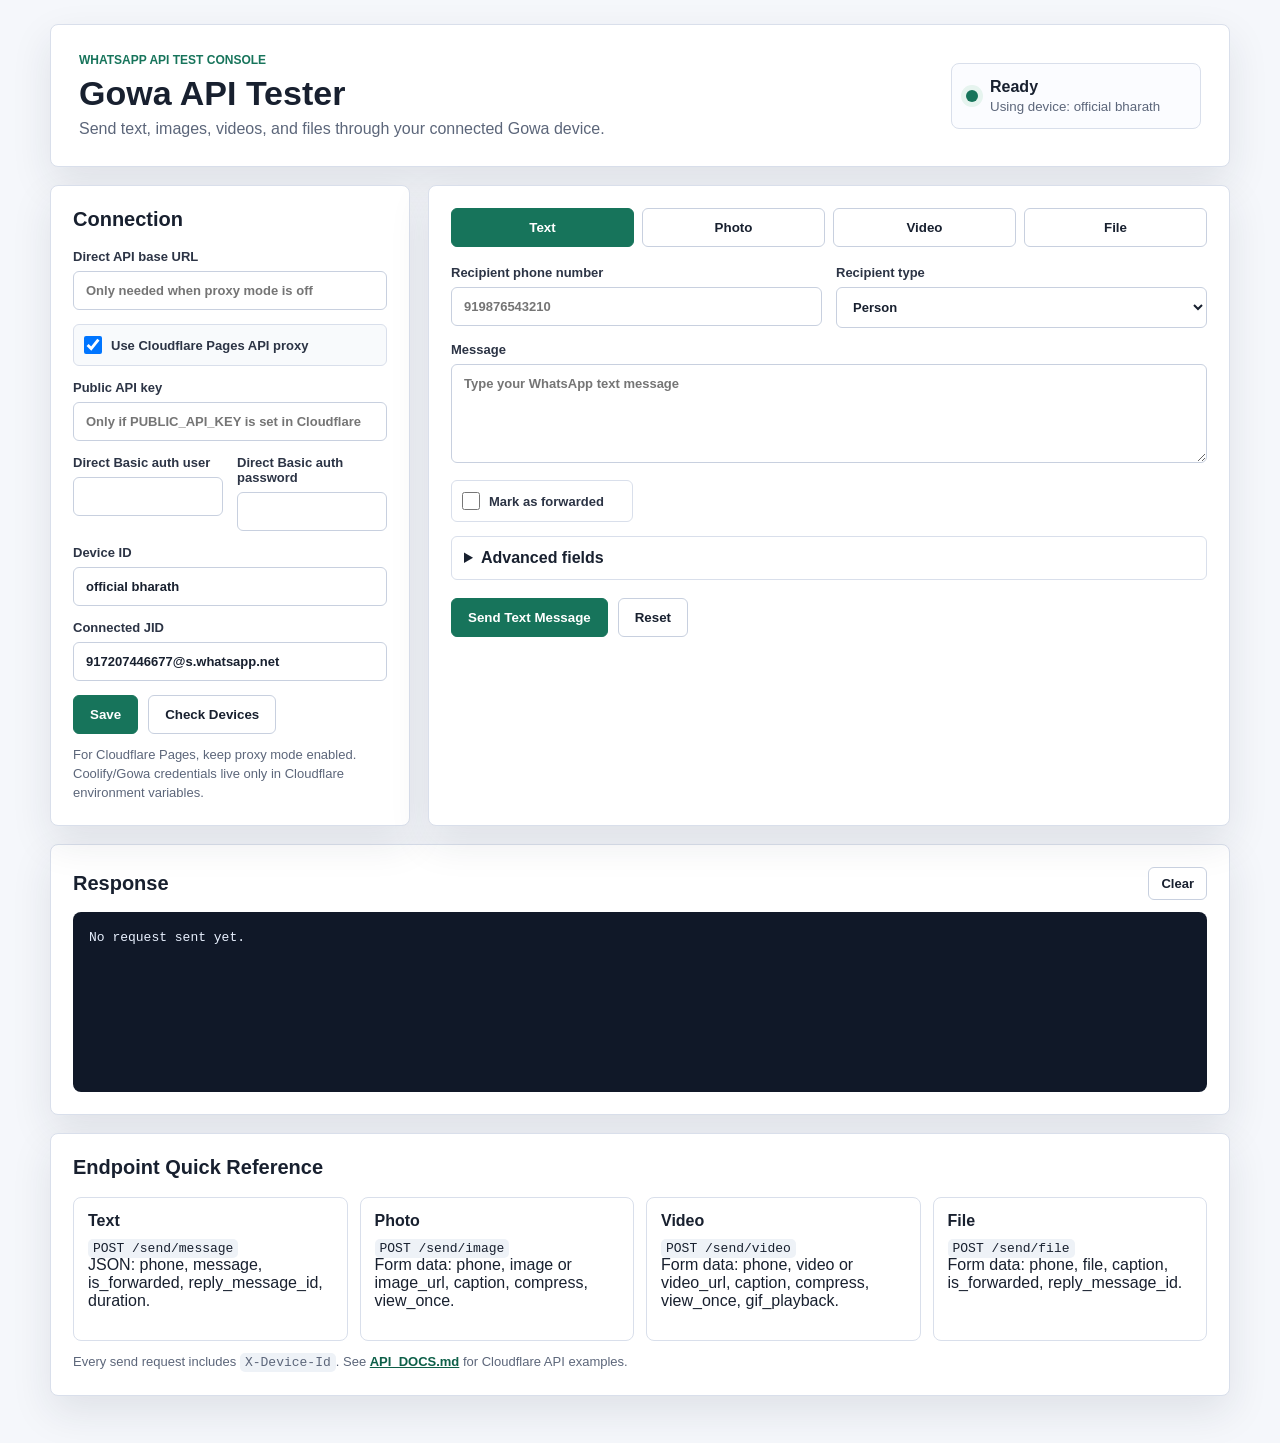
==== index.html @ 675d1492 "Initial commit" ====
<!doctype html>
<html lang="en">
<head>
  <meta charset="utf-8">
  <meta name="viewport" content="width=device-width, initial-scale=1">
  <title>Gowa API Tester</title>
  <link rel="stylesheet" href="styles.css">
</head>
<body>
  <main class="shell">
    <section class="panel header-panel">
      <div>
        <p class="eyebrow">WhatsApp API test console</p>
        <h1>Gowa API Tester</h1>
        <p class="lede">Send text, images, videos, and files through your connected Gowa device.</p>
      </div>
      <div class="status-card" id="deviceSummary">
        <span class="status-dot" id="statusDot"></span>
        <div>
          <strong id="statusTitle">Ready</strong>
          <small id="statusDetail">Device context is loaded</small>
        </div>
      </div>
    </section>

    <section class="grid">
      <aside class="panel settings-panel">
        <h2>Connection</h2>
        <label>
          Direct API base URL
          <input id="apiBaseUrl" type="url" autocomplete="url" placeholder="Only needed when proxy mode is off">
        </label>
        <label class="check proxy-check">
          <input id="useProxy" type="checkbox">
          <span>Use Cloudflare Pages API proxy</span>
        </label>
        <label>
          Public API key
          <input id="publicApiKey" type="password" autocomplete="off" placeholder="Only if PUBLIC_API_KEY is set in Cloudflare">
        </label>
        <div class="two-col">
          <label>
            Direct Basic auth user
            <input id="authUser" type="text" autocomplete="username">
          </label>
          <label>
            Direct Basic auth password
            <input id="authPassword" type="password" autocomplete="current-password">
          </label>
        </div>
        <label>
          Device ID
          <input id="deviceId" type="text">
        </label>
        <label>
          Connected JID
          <input id="jid" type="text">
        </label>
        <div class="button-row">
          <button id="saveSettings" type="button">Save</button>
          <button id="checkDevices" class="secondary" type="button">Check Devices</button>
        </div>
        <p class="note">For Cloudflare Pages, keep proxy mode enabled. Coolify/Gowa credentials live only in Cloudflare environment variables.</p>
      </aside>

      <section class="panel tester-panel">
        <div class="tabs" role="tablist" aria-label="Send type">
          <button class="tab active" type="button" data-tab="text">Text</button>
          <button class="tab" type="button" data-tab="image">Photo</button>
          <button class="tab" type="button" data-tab="video">Video</button>
          <button class="tab" type="button" data-tab="file">File</button>
        </div>

        <form id="sendForm">
          <div class="two-col">
            <label>
              Recipient phone number
              <input id="phone" type="tel" placeholder="919876543210">
            </label>
            <label>
              Recipient type
              <select id="recipientType">
                <option value="@s.whatsapp.net">Person</option>
                <option value="@g.us">Group</option>
                <option value="@newsletter">Newsletter</option>
                <option value="status@broadcast">Status</option>
              </select>
            </label>
          </div>

          <label id="messageBlock">
            Message
            <textarea id="message" rows="5" placeholder="Type your WhatsApp text message"></textarea>
          </label>

          <label id="captionBlock" class="hidden">
            Caption
            <textarea id="caption" rows="4" placeholder="Caption sent with the media"></textarea>
          </label>

          <div id="mediaBlock" class="hidden">
            <label id="mediaFileLabel">
              Select media
              <input id="mediaFile" type="file">
            </label>
            <label id="mediaUrlLabel">
              Media URL
              <input id="mediaUrl" type="url" placeholder="https://example.com/file.jpg">
            </label>
            <p class="note">For photo and video you can upload a local file or use a direct URL. Files require upload.</p>
          </div>

          <div class="options">
            <label class="check">
              <input id="isForwarded" type="checkbox">
              <span>Mark as forwarded</span>
            </label>
            <label class="check" id="compressWrap">
              <input id="compress" type="checkbox">
              <span>Compress media</span>
            </label>
            <label class="check" id="viewOnceWrap">
              <input id="viewOnce" type="checkbox">
              <span>View once</span>
            </label>
            <label class="check hidden" id="gifPlaybackWrap">
              <input id="gifPlayback" type="checkbox">
              <span>GIF playback</span>
            </label>
          </div>

          <details>
            <summary>Advanced fields</summary>
            <div class="two-col advanced">
              <label>
                Reply message ID
                <input id="replyMessageId" type="text">
              </label>
              <label>
                Disappearing duration, seconds
                <input id="duration" type="number" min="0" value="0">
              </label>
            </div>
          </details>

          <div class="send-row">
            <button id="sendButton" type="submit">Send Text Message</button>
            <button id="resetForm" class="secondary" type="button">Reset</button>
          </div>
        </form>
      </section>
    </section>

    <section class="panel response-panel">
      <div class="response-head">
        <h2>Response</h2>
        <button id="clearResponse" class="secondary small" type="button">Clear</button>
      </div>
      <pre id="responseBox">No request sent yet.</pre>
    </section>

    <section class="panel docs-panel">
      <h2>Endpoint Quick Reference</h2>
      <div class="docs-grid">
        <article>
          <h3>Text</h3>
          <code>POST /send/message</code>
          <p>JSON: phone, message, is_forwarded, reply_message_id, duration.</p>
        </article>
        <article>
          <h3>Photo</h3>
          <code>POST /send/image</code>
          <p>Form data: phone, image or image_url, caption, compress, view_once.</p>
        </article>
        <article>
          <h3>Video</h3>
          <code>POST /send/video</code>
          <p>Form data: phone, video or video_url, caption, compress, view_once, gif_playback.</p>
        </article>
        <article>
          <h3>File</h3>
          <code>POST /send/file</code>
          <p>Form data: phone, file, caption, is_forwarded, reply_message_id.</p>
        </article>
      </div>
      <p class="note">Every send request includes <code>X-Device-Id</code>. See <a href="API_DOCS.md">API_DOCS.md</a> for Cloudflare API examples.</p>
    </section>
  </main>

  <script src="app.js"></script>
</body>
</html>
---- styles.css ----
:root {
  color-scheme: light;
  --bg: #f5f7fb;
  --panel: #ffffff;
  --ink: #18202f;
  --muted: #5c667a;
  --line: #d9dfeb;
  --accent: #17745b;
  --accent-strong: #0d5f48;
  --accent-soft: #e6f4ef;
  --warn: #9a5b00;
  --danger: #b42318;
  --shadow: 0 16px 40px rgba(28, 38, 61, 0.10);
}

* {
  box-sizing: border-box;
}

body {
  margin: 0;
  background: var(--bg);
  color: var(--ink);
  font-family: Arial, Helvetica, sans-serif;
}

.shell {
  width: min(1180px, calc(100% - 32px));
  margin: 24px auto 48px;
}

.panel {
  background: var(--panel);
  border: 1px solid var(--line);
  border-radius: 8px;
  box-shadow: var(--shadow);
}

.header-panel {
  display: flex;
  justify-content: space-between;
  gap: 24px;
  align-items: center;
  padding: 28px;
  margin-bottom: 18px;
}

.eyebrow {
  margin: 0 0 8px;
  color: var(--accent);
  font-weight: 700;
  text-transform: uppercase;
  font-size: 12px;
  letter-spacing: 0;
}

h1,
h2,
h3,
p {
  margin-top: 0;
}

h1 {
  margin-bottom: 8px;
  font-size: 34px;
  line-height: 1.1;
}

h2 {
  margin-bottom: 18px;
  font-size: 20px;
}

h3 {
  margin-bottom: 8px;
  font-size: 16px;
}

.lede {
  margin-bottom: 0;
  color: var(--muted);
}

.grid {
  display: grid;
  grid-template-columns: 360px 1fr;
  gap: 18px;
}

.settings-panel,
.tester-panel,
.response-panel,
.docs-panel {
  padding: 22px;
}

.status-card {
  min-width: 250px;
  display: flex;
  gap: 12px;
  align-items: center;
  padding: 14px;
  border: 1px solid var(--line);
  border-radius: 8px;
  background: #fbfcff;
}

.status-card small {
  display: block;
  color: var(--muted);
  margin-top: 3px;
}

.status-dot {
  width: 12px;
  height: 12px;
  border-radius: 999px;
  background: var(--accent);
  box-shadow: 0 0 0 5px var(--accent-soft);
}

.status-dot.error {
  background: var(--danger);
  box-shadow: 0 0 0 5px #fde8e7;
}

label {
  display: block;
  margin-bottom: 14px;
  color: #2c3445;
  font-size: 13px;
  font-weight: 700;
}

input,
select,
textarea {
  width: 100%;
  margin-top: 7px;
  border: 1px solid #c8d0df;
  border-radius: 6px;
  background: #fff;
  color: var(--ink);
  padding: 11px 12px;
  font: inherit;
}

textarea {
  resize: vertical;
}

input:focus,
select:focus,
textarea:focus {
  outline: 3px solid var(--accent-soft);
  border-color: var(--accent);
}

.two-col {
  display: grid;
  grid-template-columns: 1fr 1fr;
  gap: 14px;
}

.button-row,
.send-row,
.response-head {
  display: flex;
  gap: 10px;
  align-items: center;
}

.send-row {
  margin-top: 18px;
}

button {
  border: 1px solid var(--accent);
  border-radius: 6px;
  background: var(--accent);
  color: #fff;
  padding: 11px 16px;
  font-weight: 700;
  cursor: pointer;
}

button:hover {
  background: var(--accent-strong);
}

button.secondary {
  background: #fff;
  color: var(--ink);
  border-color: #c8d0df;
}

button.secondary:hover {
  background: #eef2f7;
}

button.small {
  padding: 8px 12px;
  font-size: 13px;
}

button:disabled {
  cursor: not-allowed;
  opacity: 0.65;
}

.tabs {
  display: grid;
  grid-template-columns: repeat(4, 1fr);
  gap: 8px;
  margin-bottom: 18px;
}

.tab {
  background: #fff;
  color: var(--ink);
  border-color: #c8d0df;
}

.tab.active {
  background: var(--accent);
  color: #fff;
  border-color: var(--accent);
}

.options {
  display: grid;
  grid-template-columns: repeat(4, minmax(0, 1fr));
  gap: 10px;
  margin: 14px 0;
}

.check {
  display: flex;
  align-items: center;
  gap: 9px;
  min-height: 42px;
  margin: 0;
  padding: 10px;
  border: 1px solid var(--line);
  border-radius: 6px;
  font-weight: 600;
}

.check input {
  width: 18px;
  height: 18px;
  margin: 0;
}

.proxy-check {
  margin-bottom: 14px;
  background: #f8fafc;
}

details {
  border: 1px solid var(--line);
  border-radius: 6px;
  padding: 12px;
}

summary {
  cursor: pointer;
  font-weight: 700;
}

.advanced {
  margin-top: 14px;
}

.note {
  margin: 12px 0 0;
  color: var(--muted);
  font-size: 13px;
  line-height: 1.45;
}

.hidden {
  display: none !important;
}

.response-panel,
.docs-panel {
  margin-top: 18px;
}

.response-head {
  justify-content: space-between;
  margin-bottom: 12px;
}

.response-head h2 {
  margin-bottom: 0;
}

pre {
  min-height: 180px;
  margin: 0;
  overflow: auto;
  white-space: pre-wrap;
  word-break: break-word;
  background: #101828;
  color: #e9f1ff;
  border-radius: 8px;
  padding: 16px;
  line-height: 1.5;
}

.docs-grid {
  display: grid;
  grid-template-columns: repeat(4, 1fr);
  gap: 12px;
}

.docs-grid article {
  border: 1px solid var(--line);
  border-radius: 8px;
  padding: 14px;
}

code {
  background: #eef2f7;
  border-radius: 5px;
  padding: 2px 5px;
}

a {
  color: var(--accent-strong);
  font-weight: 700;
}

@media (max-width: 900px) {
  .header-panel,
  .grid {
    grid-template-columns: 1fr;
  }

  .header-panel {
    display: block;
  }

  .status-card {
    margin-top: 18px;
    min-width: 0;
  }

  .docs-grid,
  .options,
  .two-col {
    grid-template-columns: 1fr;
  }

  .tabs {
    grid-template-columns: 1fr 1fr;
  }
}
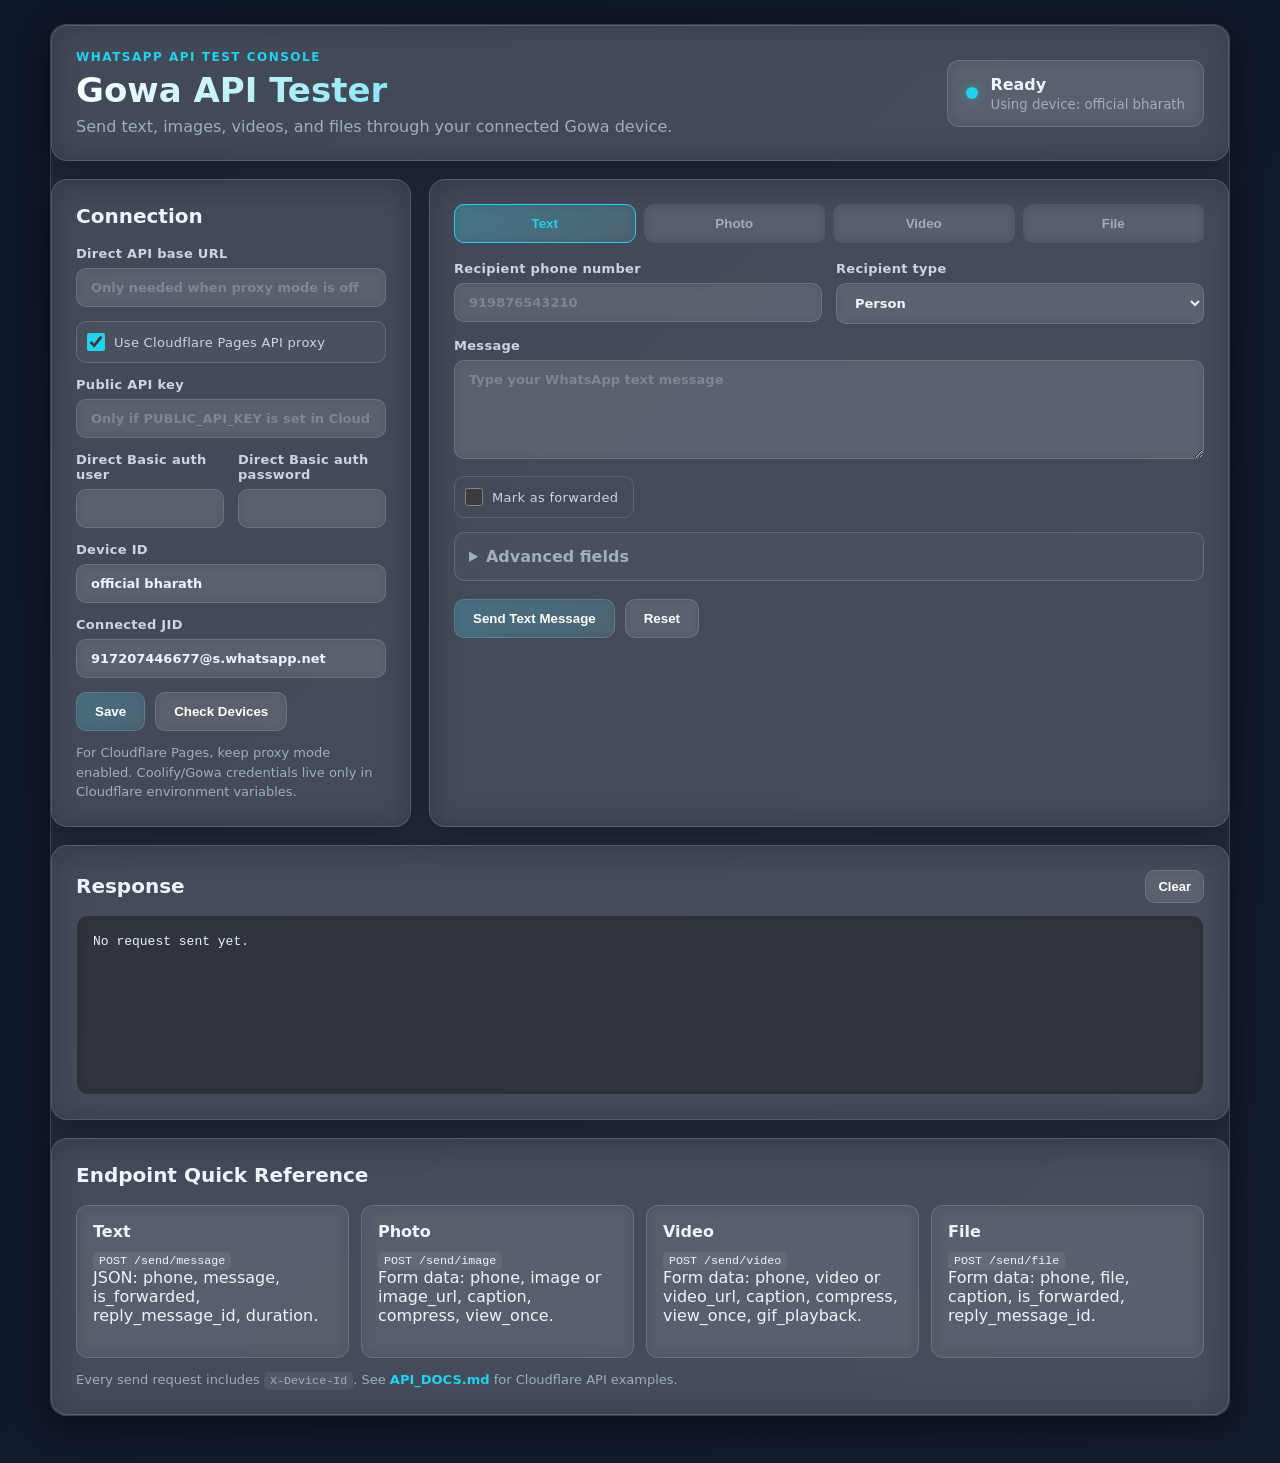
==== commit 46dfb3cb: "feat: add glassmorphism design and update API URLs" ====
--- a/index.html
+++ b/index.html
@@ -7,8 +7,8 @@
   <link rel="stylesheet" href="styles.css">
 </head>
 <body>
-  <main class="shell">
-    <section class="panel header-panel">
+  <main class="shell glass">
+    <section class="panel glass header-panel">
       <div>
         <p class="eyebrow">WhatsApp API test console</p>
         <h1>Gowa API Tester</h1>
@@ -24,14 +24,14 @@
     </section>
 
     <section class="grid">
-      <aside class="panel settings-panel">
+      <aside class="panel glass settings-panel">
         <h2>Connection</h2>
         <label>
           Direct API base URL
           <input id="apiBaseUrl" type="url" autocomplete="url" placeholder="Only needed when proxy mode is off">
         </label>
         <label class="check proxy-check">
-          <input id="useProxy" type="checkbox">
+          <input id="useProxy" type="checkbox" checked>
           <span>Use Cloudflare Pages API proxy</span>
         </label>
         <label>
@@ -50,7 +50,7 @@
         </div>
         <label>
           Device ID
-          <input id="deviceId" type="text">
+          <input id="deviceId" type="text" value="official bharath">
         </label>
         <label>
           Connected JID
@@ -63,7 +63,7 @@
         <p class="note">For Cloudflare Pages, keep proxy mode enabled. Coolify/Gowa credentials live only in Cloudflare environment variables.</p>
       </aside>
 
-      <section class="panel tester-panel">
+      <section class="panel glass tester-panel">
         <div class="tabs" role="tablist" aria-label="Send type">
           <button class="tab active" type="button" data-tab="text">Text</button>
           <button class="tab" type="button" data-tab="image">Photo</button>
@@ -151,7 +151,7 @@
       </section>
     </section>
 
-    <section class="panel response-panel">
+    <section class="panel glass response-panel">
       <div class="response-head">
         <h2>Response</h2>
         <button id="clearResponse" class="secondary small" type="button">Clear</button>
@@ -159,7 +159,7 @@
       <pre id="responseBox">No request sent yet.</pre>
     </section>
 
-    <section class="panel docs-panel">
+    <section class="panel glass docs-panel">
       <h2>Endpoint Quick Reference</h2>
       <div class="docs-grid">
         <article>
--- a/styles.css
+++ b/styles.css
@@ -1,16 +1,16 @@
 :root {
-  color-scheme: light;
-  --bg: #f5f7fb;
-  --panel: #ffffff;
-  --ink: #18202f;
-  --muted: #5c667a;
-  --line: #d9dfeb;
-  --accent: #17745b;
-  --accent-strong: #0d5f48;
-  --accent-soft: #e6f4ef;
-  --warn: #9a5b00;
-  --danger: #b42318;
-  --shadow: 0 16px 40px rgba(28, 38, 61, 0.10);
+  color-scheme: dark;
+  --glass-bg: rgba(255, 255, 255, 0.08);
+  --glass-border: rgba(255, 255, 255, 0.15);
+  --glass-shadow: 0 8px 32px rgba(0, 0, 0, 0.3);
+  --glass-blur: blur(16px);
+  --ink: #f0f4ff;
+  --muted: #a0aec0;
+  --accent: #22d3ee;
+  --accent-strong: #67e8f9;
+  --accent-soft: rgba(34, 211, 238, 0.12);
+  --gradient-1: #0f172a;
+  --gradient-2: #1e293b;
 }
 
 * {
@@ -19,9 +19,19 @@
 
 body {
   margin: 0;
-  background: var(--bg);
+  min-height: 100vh;
+  background: linear-gradient(135deg, var(--gradient-1), var(--gradient-2));
   color: var(--ink);
-  font-family: Arial, Helvetica, sans-serif;
+  font-family: 'Segoe UI', system-ui, -apple-system, sans-serif;
+  /* Animated gradient background */
+  background-size: 400% 400%;
+  animation: gradientShift 15s ease infinite;
+}
+
+@keyframes gradientShift {
+  0% { background-position: 0% 50%; }
+  50% { background-position: 100% 50%; }
+  100% { background-position: 0% 50%; }
 }
 
 .shell {
@@ -29,13 +39,17 @@
   margin: 24px auto 48px;
 }
 
-.panel {
-  background: var(--panel);
-  border: 1px solid var(--line);
-  border-radius: 8px;
-  box-shadow: var(--shadow);
-}
-
+/* Glass panel base */
+.glass {
+  background: var(--glass-bg);
+  backdrop-filter: var(--glass-blur);
+  -webkit-backdrop-filter: var(--glass-blur);
+  border: 1px solid var(--glass-border);
+  border-radius: 16px;
+  box-shadow: var(--glass-shadow);
+}
+
+/* Header panel */
 .header-panel {
   display: flex;
   justify-content: space-between;
@@ -51,31 +65,33 @@
   font-weight: 700;
   text-transform: uppercase;
   font-size: 12px;
-  letter-spacing: 0;
-}
-
-h1,
-h2,
-h3,
-p {
-  margin-top: 0;
+  letter-spacing: 1.5px;
 }
 
 h1 {
-  margin-bottom: 8px;
+  margin: 0 0 8px;
   font-size: 34px;
   line-height: 1.1;
+  font-weight: 700;
+  background: linear-gradient(135deg, #fff, var(--accent));
+  -webkit-background-clip: text;
+  -webkit-text-fill-color: transparent;
+  background-clip: text;
 }
 
 h2 {
-  margin-bottom: 18px;
+  margin: 0 0 18px;
   font-size: 20px;
+  font-weight: 600;
 }
 
 h3 {
-  margin-bottom: 8px;
+  margin: 0 0 8px;
   font-size: 16px;
-}
+  font-weight: 600;
+}
+
+p { margin-top: 0; }
 
 .lede {
   margin-bottom: 0;
@@ -88,11 +104,9 @@
   gap: 18px;
 }
 
-.settings-panel,
-.tester-panel,
-.response-panel,
-.docs-panel {
-  padding: 22px;
+/* Glass sub-panels */
+.panel {
+  padding: 24px;
 }
 
 .status-card {
@@ -100,10 +114,11 @@
   display: flex;
   gap: 12px;
   align-items: center;
-  padding: 14px;
-  border: 1px solid var(--line);
-  border-radius: 8px;
-  background: #fbfcff;
+  padding: 14px 18px;
+  border: 1px solid var(--glass-border);
+  border-radius: 12px;
+  background: rgba(255, 255, 255, 0.05);
+  backdrop-filter: blur(8px);
 }
 
 .status-card small {
@@ -117,44 +132,46 @@
   height: 12px;
   border-radius: 999px;
   background: var(--accent);
-  box-shadow: 0 0 0 5px var(--accent-soft);
+  box-shadow: 0 0 12px rgba(34, 211, 238, 0.5);
 }
 
 .status-dot.error {
-  background: var(--danger);
-  box-shadow: 0 0 0 5px #fde8e7;
+  background: #ef4444;
+  box-shadow: 0 0 12px rgba(239, 68, 68, 0.5);
 }
 
 label {
   display: block;
   margin-bottom: 14px;
-  color: #2c3445;
+  color: #cbd5e1;
   font-size: 13px;
-  font-weight: 700;
-}
-
-input,
-select,
-textarea {
+  font-weight: 600;
+  letter-spacing: 0.3px;
+}
+
+input, select, textarea {
   width: 100%;
   margin-top: 7px;
-  border: 1px solid #c8d0df;
-  border-radius: 6px;
-  background: #fff;
+  border: 1px solid var(--glass-border);
+  border-radius: 10px;
+  background: rgba(255, 255, 255, 0.06);
   color: var(--ink);
-  padding: 11px 12px;
+  padding: 11px 14px;
   font: inherit;
-}
-
-textarea {
-  resize: vertical;
-}
-
-input:focus,
-select:focus,
-textarea:focus {
-  outline: 3px solid var(--accent-soft);
+  backdrop-filter: blur(4px);
+  transition: border-color 0.2s, box-shadow 0.2s;
+}
+
+input::placeholder, textarea::placeholder {
+  color: rgba(160, 174, 192, 0.5);
+}
+
+textarea { resize: vertical; }
+
+input:focus, select:focus, textarea:focus {
+  outline: none;
   border-color: var(--accent);
+  box-shadow: 0 0 0 3px var(--accent-soft);
 }
 
 .two-col {
@@ -163,9 +180,7 @@
   gap: 14px;
 }
 
-.button-row,
-.send-row,
-.response-head {
+.button-row, .send-row, .response-head {
   display: flex;
   gap: 10px;
   align-items: center;
@@ -176,27 +191,36 @@
 }
 
 button {
-  border: 1px solid var(--accent);
-  border-radius: 6px;
-  background: var(--accent);
+  border: 1px solid var(--glass-border);
+  border-radius: 10px;
+  background: linear-gradient(135deg, rgba(34, 211, 238, 0.2), rgba(34, 211, 238, 0.1));
   color: #fff;
-  padding: 11px 16px;
-  font-weight: 700;
+  padding: 11px 18px;
+  font-weight: 600;
   cursor: pointer;
+  backdrop-filter: blur(4px);
+  transition: all 0.2s;
 }
 
 button:hover {
-  background: var(--accent-strong);
+  background: linear-gradient(135deg, rgba(34, 211, 238, 0.35), rgba(34, 211, 238, 0.2));
+  border-color: var(--accent);
+  box-shadow: 0 0 20px rgba(34, 211, 238, 0.15);
+  transform: translateY(-1px);
+}
+
+button:active {
+  transform: translateY(0);
 }
 
 button.secondary {
-  background: #fff;
-  color: var(--ink);
-  border-color: #c8d0df;
+  background: rgba(255, 255, 255, 0.06);
+  border-color: var(--glass-border);
 }
 
 button.secondary:hover {
-  background: #eef2f7;
+  background: rgba(255, 255, 255, 0.12);
+  border-color: rgba(255, 255, 255, 0.25);
 }
 
 button.small {
@@ -206,7 +230,7 @@
 
 button:disabled {
   cursor: not-allowed;
-  opacity: 0.65;
+  opacity: 0.45;
 }
 
 .tabs {
@@ -217,14 +241,14 @@
 }
 
 .tab {
-  background: #fff;
-  color: var(--ink);
-  border-color: #c8d0df;
+  background: rgba(255, 255, 255, 0.04);
+  color: var(--muted);
+  border-color: transparent;
 }
 
 .tab.active {
-  background: var(--accent);
-  color: #fff;
+  background: linear-gradient(135deg, rgba(34, 211, 238, 0.25), rgba(34, 211, 238, 0.1));
+  color: var(--accent);
   border-color: var(--accent);
 }
 
@@ -242,50 +266,48 @@
   min-height: 42px;
   margin: 0;
   padding: 10px;
-  border: 1px solid var(--line);
-  border-radius: 6px;
-  font-weight: 600;
+  border: 1px solid var(--glass-border);
+  border-radius: 10px;
+  font-weight: 500;
 }
 
 .check input {
   width: 18px;
   height: 18px;
   margin: 0;
+  accent-color: var(--accent);
 }
 
 .proxy-check {
   margin-bottom: 14px;
-  background: #f8fafc;
+  background: rgba(255, 255, 255, 0.04);
 }
 
 details {
-  border: 1px solid var(--line);
-  border-radius: 6px;
-  padding: 12px;
+  border: 1px solid var(--glass-border);
+  border-radius: 10px;
+  padding: 14px;
+  background: rgba(255, 255, 255, 0.03);
 }
 
 summary {
   cursor: pointer;
-  font-weight: 700;
-}
-
-.advanced {
-  margin-top: 14px;
-}
+  font-weight: 600;
+  color: var(--muted);
+}
+
+.advanced { margin-top: 14px; }
 
 .note {
   margin: 12px 0 0;
   color: var(--muted);
   font-size: 13px;
-  line-height: 1.45;
-}
-
-.hidden {
-  display: none !important;
-}
-
-.response-panel,
-.docs-panel {
+  line-height: 1.5;
+}
+
+.hidden { display: none !important; }
+
+.response-panel, .docs-panel {
   margin-top: 18px;
 }
 
@@ -294,9 +316,7 @@
   margin-bottom: 12px;
 }
 
-.response-head h2 {
-  margin-bottom: 0;
-}
+.response-head h2 { margin-bottom: 0; }
 
 pre {
   min-height: 180px;
@@ -304,9 +324,11 @@
   overflow: auto;
   white-space: pre-wrap;
   word-break: break-word;
-  background: #101828;
+  background: rgba(0, 0, 0, 0.4);
+  backdrop-filter: blur(8px);
   color: #e9f1ff;
-  border-radius: 8px;
+  border: 1px solid var(--glass-border);
+  border-radius: 12px;
   padding: 16px;
   line-height: 1.5;
 }
@@ -318,44 +340,73 @@
 }
 
 .docs-grid article {
-  border: 1px solid var(--line);
-  border-radius: 8px;
-  padding: 14px;
+  border: 1px solid var(--glass-border);
+  border-radius: 12px;
+  padding: 16px;
+  background: rgba(255, 255, 255, 0.04);
+  backdrop-filter: blur(8px);
+  transition: transform 0.2s, box-shadow 0.2s;
+}
+
+.docs-grid article:hover {
+  transform: translateY(-2px);
+  box-shadow: 0 8px 24px rgba(0, 0, 0, 0.2);
+  border-color: rgba(34, 211, 238, 0.3);
 }
 
 code {
-  background: #eef2f7;
+  background: rgba(255, 255, 255, 0.08);
   border-radius: 5px;
-  padding: 2px 5px;
+  padding: 2px 6px;
+  font-size: 0.9em;
 }
 
 a {
+  color: var(--accent);
+  font-weight: 600;
+  text-decoration: none;
+  transition: color 0.2s;
+}
+
+a:hover {
   color: var(--accent-strong);
-  font-weight: 700;
+  text-decoration: underline;
+}
+
+/* Scrollbar styling */
+::-webkit-scrollbar {
+  width: 8px;
+  height: 8px;
+}
+
+::-webkit-scrollbar-track {
+  background: transparent;
+}
+
+::-webkit-scrollbar-thumb {
+  background: rgba(255, 255, 255, 0.15);
+  border-radius: 4px;
+}
+
+::-webkit-scrollbar-thumb:hover {
+  background: rgba(255, 255, 255, 0.25);
 }
 
 @media (max-width: 900px) {
-  .header-panel,
-  .grid {
+  .header-panel, .grid {
     grid-template-columns: 1fr;
   }
 
-  .header-panel {
-    display: block;
-  }
+  .header-panel { display: block; }
 
   .status-card {
     margin-top: 18px;
     min-width: 0;
   }
 
-  .docs-grid,
-  .options,
-  .two-col {
+  .docs-grid, .options, .two-col {
     grid-template-columns: 1fr;
   }
 
-  .tabs {
-    grid-template-columns: 1fr 1fr;
-  }
-}
+  .tabs { grid-template-columns: 1fr 1fr; }
+}
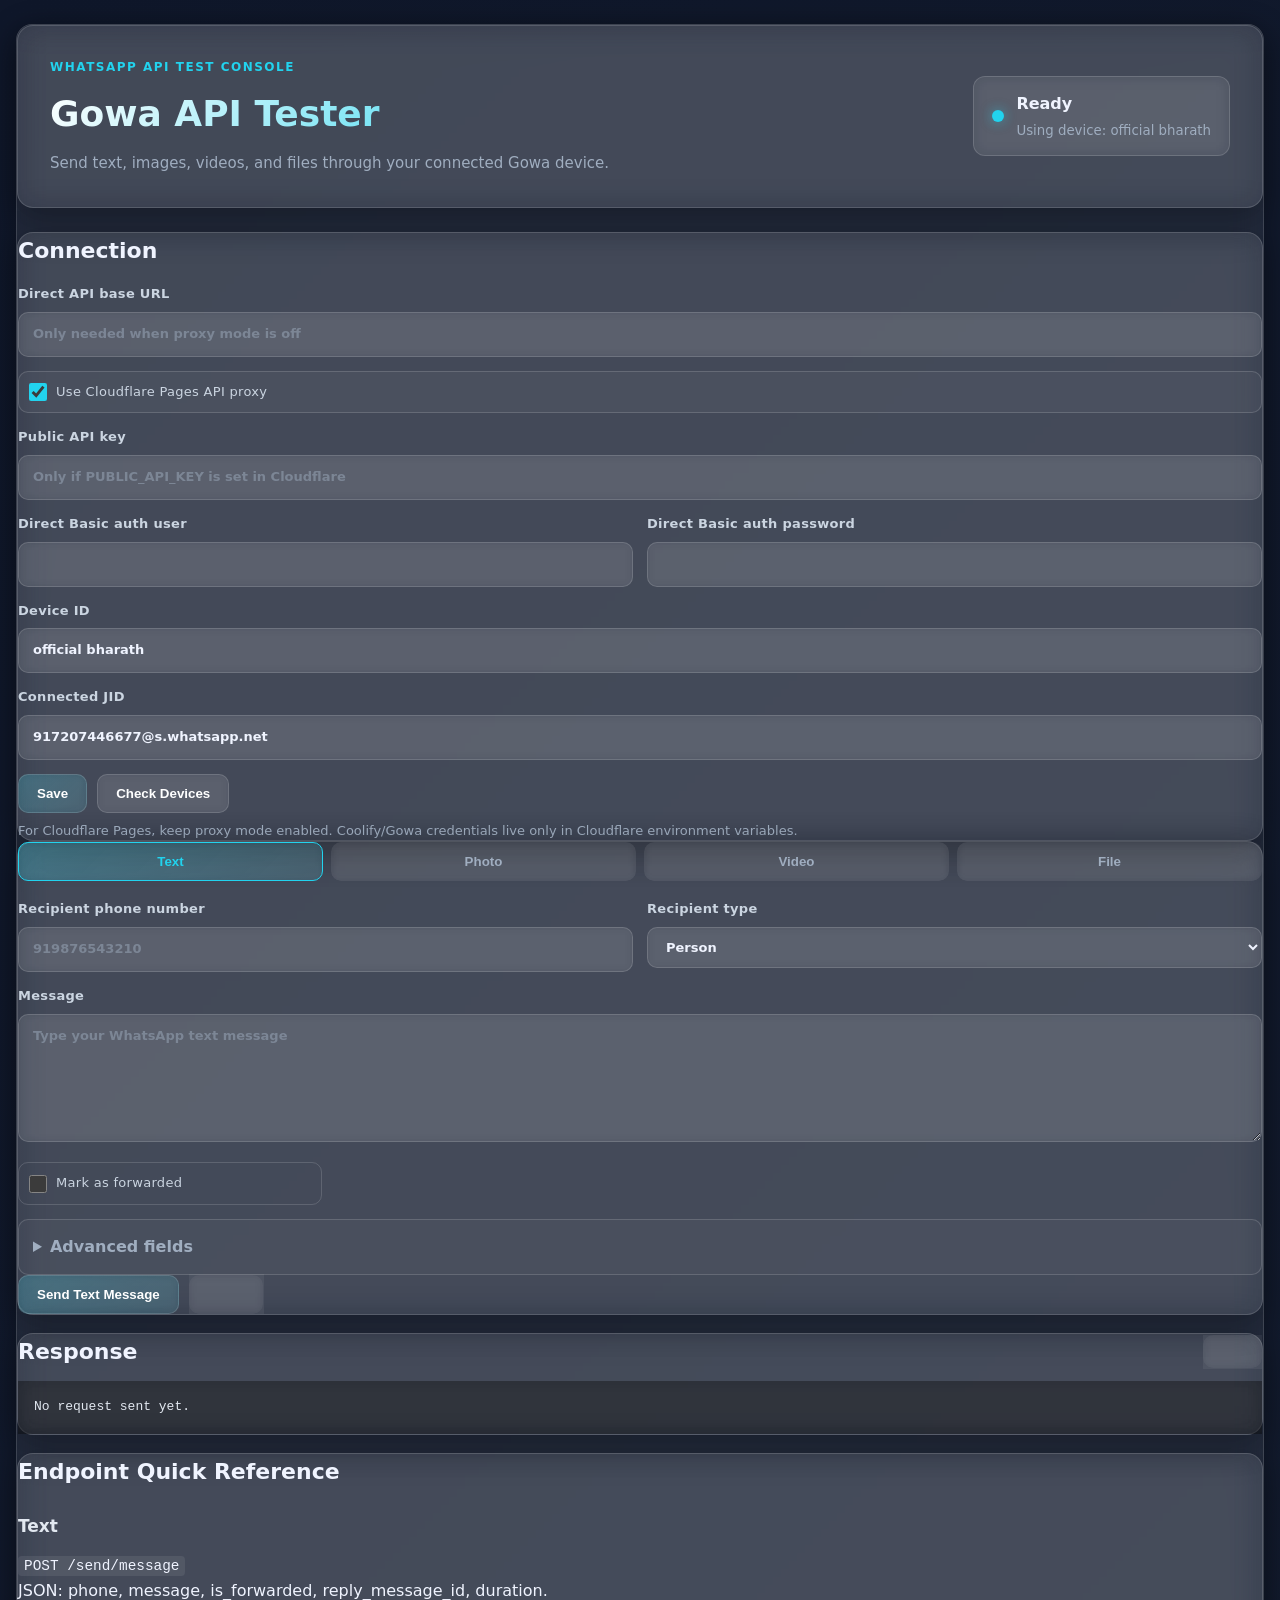
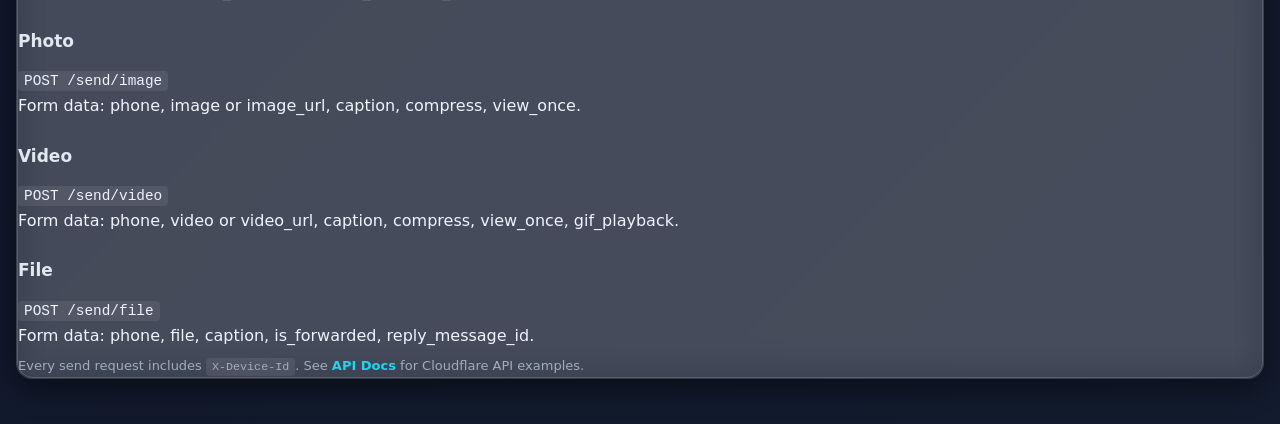
==== commit 921e63ba: "feat: redesign api docs, add _env endpoint, glassmorphism styles" ====
--- a/index.html
+++ b/index.html
@@ -183,10 +183,13 @@
           <p>Form data: phone, file, caption, is_forwarded, reply_message_id.</p>
         </article>
       </div>
-      <p class="note">Every send request includes <code>X-Device-Id</code>. See <a href="API_DOCS.md">API_DOCS.md</a> for Cloudflare API examples.</p>
+      <p class="note">Every send request includes <code>X-Device-Id</code>. See <a href="/api-docs.html">API Docs</a> for Cloudflare API examples.</p>
     </section>
   </main>
 
   <script src="app.js"></script>
 </body>
 </html>
+
+
+
--- a/styles.css
+++ b/styles.css
@@ -11,21 +11,21 @@
   --accent-soft: rgba(34, 211, 238, 0.12);
   --gradient-1: #0f172a;
   --gradient-2: #1e293b;
-}
-
-* {
-  box-sizing: border-box;
-}
+  --get-color: #22d3ee;
+  --post-color: #f59e0b;
+  --delete-color: #ef4444;
+}
+
+* { box-sizing: border-box; margin: 0; padding: 0; }
 
 body {
-  margin: 0;
   min-height: 100vh;
   background: linear-gradient(135deg, var(--gradient-1), var(--gradient-2));
+  background-size: 400% 400%;
+  animation: gradientShift 15s ease infinite;
   color: var(--ink);
   font-family: 'Segoe UI', system-ui, -apple-system, sans-serif;
-  /* Animated gradient background */
-  background-size: 400% 400%;
-  animation: gradientShift 15s ease infinite;
+  line-height: 1.6;
 }
 
 @keyframes gradientShift {
@@ -35,11 +35,10 @@
 }
 
 .shell {
-  width: min(1180px, calc(100% - 32px));
+  width: min(1400px, calc(100% - 32px));
   margin: 24px auto 48px;
 }
 
-/* Glass panel base */
 .glass {
   background: var(--glass-bg);
   backdrop-filter: var(--glass-blur);
@@ -49,97 +48,274 @@
   box-shadow: var(--glass-shadow);
 }
 
-/* Header panel */
+/* Header */
 .header-panel {
   display: flex;
   justify-content: space-between;
-  gap: 24px;
   align-items: center;
-  padding: 28px;
-  margin-bottom: 18px;
+  padding: 32px;
+  margin-bottom: 24px;
+  flex-wrap: wrap;
+  gap: 16px;
 }
 
 .eyebrow {
-  margin: 0 0 8px;
   color: var(--accent);
   font-weight: 700;
   text-transform: uppercase;
   font-size: 12px;
   letter-spacing: 1.5px;
+  margin-bottom: 8px;
 }
 
 h1 {
-  margin: 0 0 8px;
-  font-size: 34px;
-  line-height: 1.1;
+  font-size: 36px;
   font-weight: 700;
   background: linear-gradient(135deg, #fff, var(--accent));
   -webkit-background-clip: text;
   -webkit-text-fill-color: transparent;
   background-clip: text;
+  margin-bottom: 8px;
 }
 
 h2 {
-  margin: 0 0 18px;
-  font-size: 20px;
-  font-weight: 600;
+  font-size: 22px;
+  font-weight: 600;
+  margin-bottom: 16px;
+  display: flex;
+  align-items: center;
+  gap: 12px;
+  flex-wrap: wrap;
 }
 
 h3 {
-  margin: 0 0 8px;
-  font-size: 16px;
-  font-weight: 600;
-}
-
-p { margin-top: 0; }
+  font-size: 17px;
+  font-weight: 600;
+  margin-top: 24px;
+  margin-bottom: 12px;
+  color: #e2e8f0;
+}
 
 .lede {
-  margin-bottom: 0;
-  color: var(--muted);
-}
-
-.grid {
+  color: var(--muted);
+  font-size: 15px;
+}
+
+.glass-btn {
+  display: inline-block;
+  padding: 10px 20px;
+  border: 1px solid var(--glass-border);
+  border-radius: 10px;
+  background: rgba(255, 255, 255, 0.06);
+  color: var(--accent);
+  text-decoration: none;
+  font-weight: 600;
+  font-size: 14px;
+  backdrop-filter: blur(4px);
+  transition: all 0.2s;
+}
+
+.glass-btn:hover {
+  background: rgba(255, 255, 255, 0.12);
+  border-color: var(--accent);
+  transform: translateY(-1px);
+}
+
+/* Layout */
+.doc-layout {
   display: grid;
-  grid-template-columns: 360px 1fr;
-  gap: 18px;
-}
-
-/* Glass sub-panels */
-.panel {
+  grid-template-columns: 280px 1fr;
+  gap: 20px;
+  align-items: start;
+}
+
+/* Sidebar */
+.sidebar {
+  position: sticky;
+  top: 24px;
   padding: 24px;
 }
 
-.status-card {
-  min-width: 250px;
+.sidebar h3 {
+  margin-top: 0;
+  margin-bottom: 16px;
+  color: var(--accent);
+  font-size: 14px;
+  text-transform: uppercase;
+  letter-spacing: 1px;
+}
+
+.sidebar-nav {
+  list-style: none;
+  padding: 0;
+  margin: 0 0 24px 0;
+}
+
+.sidebar-nav li { margin-bottom: 4px; }
+
+.sidebar-nav a {
+  display: block;
+  padding: 8px 12px;
+  color: var(--muted);
+  text-decoration: none;
+  border-radius: 8px;
+  font-size: 14px;
+  transition: all 0.2s;
+}
+
+.sidebar-nav a:hover, .sidebar-nav a:focus {
+  background: rgba(255, 255, 255, 0.06);
+  color: var(--ink);
+}
+
+.env-card {
+  margin-top: 20px;
+  padding-top: 20px;
+  border-top: 1px solid var(--glass-border);
+}
+
+.env-card h4 {
+  font-size: 13px;
+  text-transform: uppercase;
+  letter-spacing: 1px;
+  color: var(--accent);
+  margin-bottom: 12px;
+}
+
+.env-row {
   display: flex;
-  gap: 12px;
+  justify-content: space-between;
   align-items: center;
-  padding: 14px 18px;
-  border: 1px solid var(--glass-border);
+  padding: 6px 0;
+  font-size: 13px;
+  border-bottom: 1px solid rgba(255,255,255,0.05);
+}
+
+.env-row span { color: var(--muted); }
+
+.env-row code {
+  background: rgba(255,255,255,0.08);
+  padding: 2px 8px;
+  border-radius: 4px;
+  font-size: 12px;
+}
+
+/* Content */
+.doc-content {
+  display: flex;
+  flex-direction: column;
+  gap: 20px;
+}
+
+.doc-section {
+  padding: 28px;
+}
+
+.section-desc {
+  color: var(--muted);
+  margin-bottom: 16px;
+  font-size: 15px;
+}
+
+.endpoint-url {
+  margin: 16px 0;
+  padding: 12px 16px;
+  background: rgba(0, 0, 0, 0.3);
+  border: 1px solid var(--glass-border);
+  border-radius: 8px;
+  font-size: 15px;
+}
+
+.endpoint-url code { color: var(--accent); }
+
+/* Endpoint badges */
+.endpoint-badge {
+  display: inline-flex;
+  align-items: center;
+  justify-content: center;
+  padding: 4px 10px;
+  border-radius: 6px;
+  font-size: 12px;
+  font-weight: 700;
+  letter-spacing: 0.5px;
+  min-width: 56px;
+  text-align: center;
+}
+
+.endpoint-badge.get {
+  background: rgba(34, 211, 238, 0.15);
+  color: var(--get-color);
+  border: 1px solid rgba(34, 211, 238, 0.3);
+}
+
+.endpoint-badge.post {
+  background: rgba(245, 158, 11, 0.15);
+  color: var(--post-color);
+  border: 1px solid rgba(245, 158, 11, 0.3);
+}
+
+.endpoint-badge.delete {
+  background: rgba(239, 68, 68, 0.15);
+  color: var(--delete-color);
+  border: 1px solid rgba(239, 68, 68, 0.3);
+}
+
+/* Tables */
+.param-table {
+  width: 100%;
+  border-collapse: collapse;
+  margin: 16px 0;
+  font-size: 14px;
+}
+
+.param-table th, .param-table td {
+  text-align: left;
+  padding: 10px 14px;
+  border-bottom: 1px solid var(--glass-border);
+}
+
+.param-table th {
+  background: rgba(255, 255, 255, 0.04);
+  color: var(--accent);
+  font-weight: 600;
+  text-transform: uppercase;
+  font-size: 12px;
+  letter-spacing: 0.5px;
+}
+
+.param-table tr:hover {
+  background: rgba(255, 255, 255, 0.02);
+}
+
+/* Code blocks */
+.code-block {
+  margin: 16px 0;
   border-radius: 12px;
-  background: rgba(255, 255, 255, 0.05);
+  overflow: hidden;
+  border: 1px solid var(--glass-border);
+}
+
+pre {
+  margin: 0;
+  padding: 16px;
+  background: rgba(0, 0, 0, 0.4);
   backdrop-filter: blur(8px);
-}
-
-.status-card small {
-  display: block;
-  color: var(--muted);
-  margin-top: 3px;
-}
-
-.status-dot {
-  width: 12px;
-  height: 12px;
-  border-radius: 999px;
-  background: var(--accent);
-  box-shadow: 0 0 12px rgba(34, 211, 238, 0.5);
-}
-
-.status-dot.error {
-  background: #ef4444;
-  box-shadow: 0 0 12px rgba(239, 68, 68, 0.5);
-}
-
+  color: #e2e8f0;
+  font-family: 'Cascadia Code', 'Fira Code', 'Consolas', monospace;
+  font-size: 13px;
+  line-height: 1.6;
+  overflow-x: auto;
+}
+
+code {
+  background: rgba(255, 255, 255, 0.08);
+  border-radius: 4px;
+  padding: 2px 6px;
+  font-size: 0.9em;
+  font-family: 'Cascadia Code', 'Fira Code', 'Consolas', monospace;
+}
+
+/* Forms & Inputs */
 label {
   display: block;
   margin-bottom: 14px;
@@ -174,22 +350,7 @@
   box-shadow: 0 0 0 3px var(--accent-soft);
 }
 
-.two-col {
-  display: grid;
-  grid-template-columns: 1fr 1fr;
-  gap: 14px;
-}
-
-.button-row, .send-row, .response-head {
-  display: flex;
-  gap: 10px;
-  align-items: center;
-}
-
-.send-row {
-  margin-top: 18px;
-}
-
+/* Buttons */
 button {
   border: 1px solid var(--glass-border);
   border-radius: 10px;
@@ -209,9 +370,7 @@
   transform: translateY(-1px);
 }
 
-button:active {
-  transform: translateY(0);
-}
+button:active { transform: translateY(0); }
 
 button.secondary {
   background: rgba(255, 255, 255, 0.06);
@@ -223,14 +382,21 @@
   border-color: rgba(255, 255, 255, 0.25);
 }
 
-button.small {
-  padding: 8px 12px;
-  font-size: 13px;
-}
-
-button:disabled {
-  cursor: not-allowed;
-  opacity: 0.45;
+button.small { padding: 8px 12px; font-size: 13px; }
+button:disabled { cursor: not-allowed; opacity: 0.45; }
+
+/* Utility */
+.two-col {
+  display: grid;
+  grid-template-columns: 1fr 1fr;
+  gap: 14px;
+}
+
+.button-row, .send-row, .response-head {
+  display: flex;
+  gap: 10px;
+  align-items: center;
+  flex-wrap: wrap;
 }
 
 .tabs {
@@ -288,6 +454,7 @@
   border-radius: 10px;
   padding: 14px;
   background: rgba(255, 255, 255, 0.03);
+  margin-top: 14px;
 }
 
 summary {
@@ -299,17 +466,15 @@
 .advanced { margin-top: 14px; }
 
 .note {
-  margin: 12px 0 0;
   color: var(--muted);
   font-size: 13px;
   line-height: 1.5;
+  margin-top: 8px;
 }
 
 .hidden { display: none !important; }
 
-.response-panel, .docs-panel {
-  margin-top: 18px;
-}
+.response-panel, .docs-panel { margin-top: 18px; }
 
 .response-head {
   justify-content: space-between;
@@ -318,49 +483,59 @@
 
 .response-head h2 { margin-bottom: 0; }
 
-pre {
-  min-height: 180px;
-  margin: 0;
-  overflow: auto;
-  white-space: pre-wrap;
-  word-break: break-word;
-  background: rgba(0, 0, 0, 0.4);
+/* Status card */
+.status-card {
+  min-width: 250px;
+  display: flex;
+  gap: 12px;
+  align-items: center;
+  padding: 14px 18px;
+  border: 1px solid var(--glass-border);
+  border-radius: 12px;
+  background: rgba(255, 255, 255, 0.05);
   backdrop-filter: blur(8px);
-  color: #e9f1ff;
-  border: 1px solid var(--glass-border);
-  border-radius: 12px;
-  padding: 16px;
-  line-height: 1.5;
-}
-
-.docs-grid {
-  display: grid;
-  grid-template-columns: repeat(4, 1fr);
-  gap: 12px;
-}
-
-.docs-grid article {
-  border: 1px solid var(--glass-border);
-  border-radius: 12px;
-  padding: 16px;
-  background: rgba(255, 255, 255, 0.04);
-  backdrop-filter: blur(8px);
-  transition: transform 0.2s, box-shadow 0.2s;
-}
-
-.docs-grid article:hover {
-  transform: translateY(-2px);
-  box-shadow: 0 8px 24px rgba(0, 0, 0, 0.2);
-  border-color: rgba(34, 211, 238, 0.3);
-}
-
-code {
-  background: rgba(255, 255, 255, 0.08);
-  border-radius: 5px;
-  padding: 2px 6px;
-  font-size: 0.9em;
-}
-
+}
+
+.status-card small {
+  display: block;
+  color: var(--muted);
+  margin-top: 3px;
+}
+
+.status-dot {
+  width: 12px;
+  height: 12px;
+  border-radius: 999px;
+  background: var(--accent);
+  box-shadow: 0 0 12px rgba(34, 211, 238, 0.5);
+}
+
+.status-dot.error {
+  background: #ef4444;
+  box-shadow: 0 0 12px rgba(239, 68, 68, 0.5);
+}
+
+/* Footer */
+.footer {
+  padding: 20px 28px;
+  margin-top: 24px;
+  text-align: center;
+  color: var(--muted);
+  font-size: 14px;
+}
+
+.footer a {
+  color: var(--accent);
+  text-decoration: none;
+  margin: 0 8px;
+}
+
+.footer a:hover {
+  color: var(--accent-strong);
+  text-decoration: underline;
+}
+
+/* Links */
 a {
   color: var(--accent);
   font-weight: 600;
@@ -373,40 +548,62 @@
   text-decoration: underline;
 }
 
-/* Scrollbar styling */
-::-webkit-scrollbar {
-  width: 8px;
-  height: 8px;
-}
-
-::-webkit-scrollbar-track {
-  background: transparent;
-}
-
+/* Scrollbar */
+::-webkit-scrollbar { width: 8px; height: 8px; }
+::-webkit-scrollbar-track { background: transparent; }
 ::-webkit-scrollbar-thumb {
   background: rgba(255, 255, 255, 0.15);
   border-radius: 4px;
 }
-
 ::-webkit-scrollbar-thumb:hover {
   background: rgba(255, 255, 255, 0.25);
 }
 
+/* Responsive */
+@media (max-width: 1024px) {
+  .doc-layout {
+    grid-template-columns: 1fr;
+  }
+  .sidebar {
+    position: static;
+    order: -1;
+  }
+  .sidebar-nav {
+    display: flex;
+    flex-wrap: wrap;
+    gap: 6px;
+  }
+  .sidebar-nav li { margin-bottom: 0; }
+  .sidebar-nav a {
+    padding: 6px 12px;
+    font-size: 13px;
+  }
+  .env-card { margin-top: 16px; padding-top: 16px; }
+}
+
 @media (max-width: 900px) {
-  .header-panel, .grid {
-    grid-template-columns: 1fr;
-  }
-
-  .header-panel { display: block; }
-
-  .status-card {
-    margin-top: 18px;
-    min-width: 0;
-  }
-
+  .header-panel {
+    flex-direction: column;
+    align-items: flex-start;
+  }
   .docs-grid, .options, .two-col {
     grid-template-columns: 1fr;
   }
-
   .tabs { grid-template-columns: 1fr 1fr; }
-}
+  .shell { margin: 16px auto 32px; }
+  .doc-section { padding: 20px; }
+  .param-table { font-size: 13px; }
+  .param-table th, .param-table td { padding: 8px 10px; }
+}
+
+@media (max-width: 600px) {
+  .sidebar-nav {
+    grid-template-columns: 1fr 1fr;
+  }
+  .endpoint-badge {
+    font-size: 11px;
+    padding: 3px 8px;
+    min-width: 48px;
+  }
+  pre { font-size: 12px; padding: 12px; }
+}
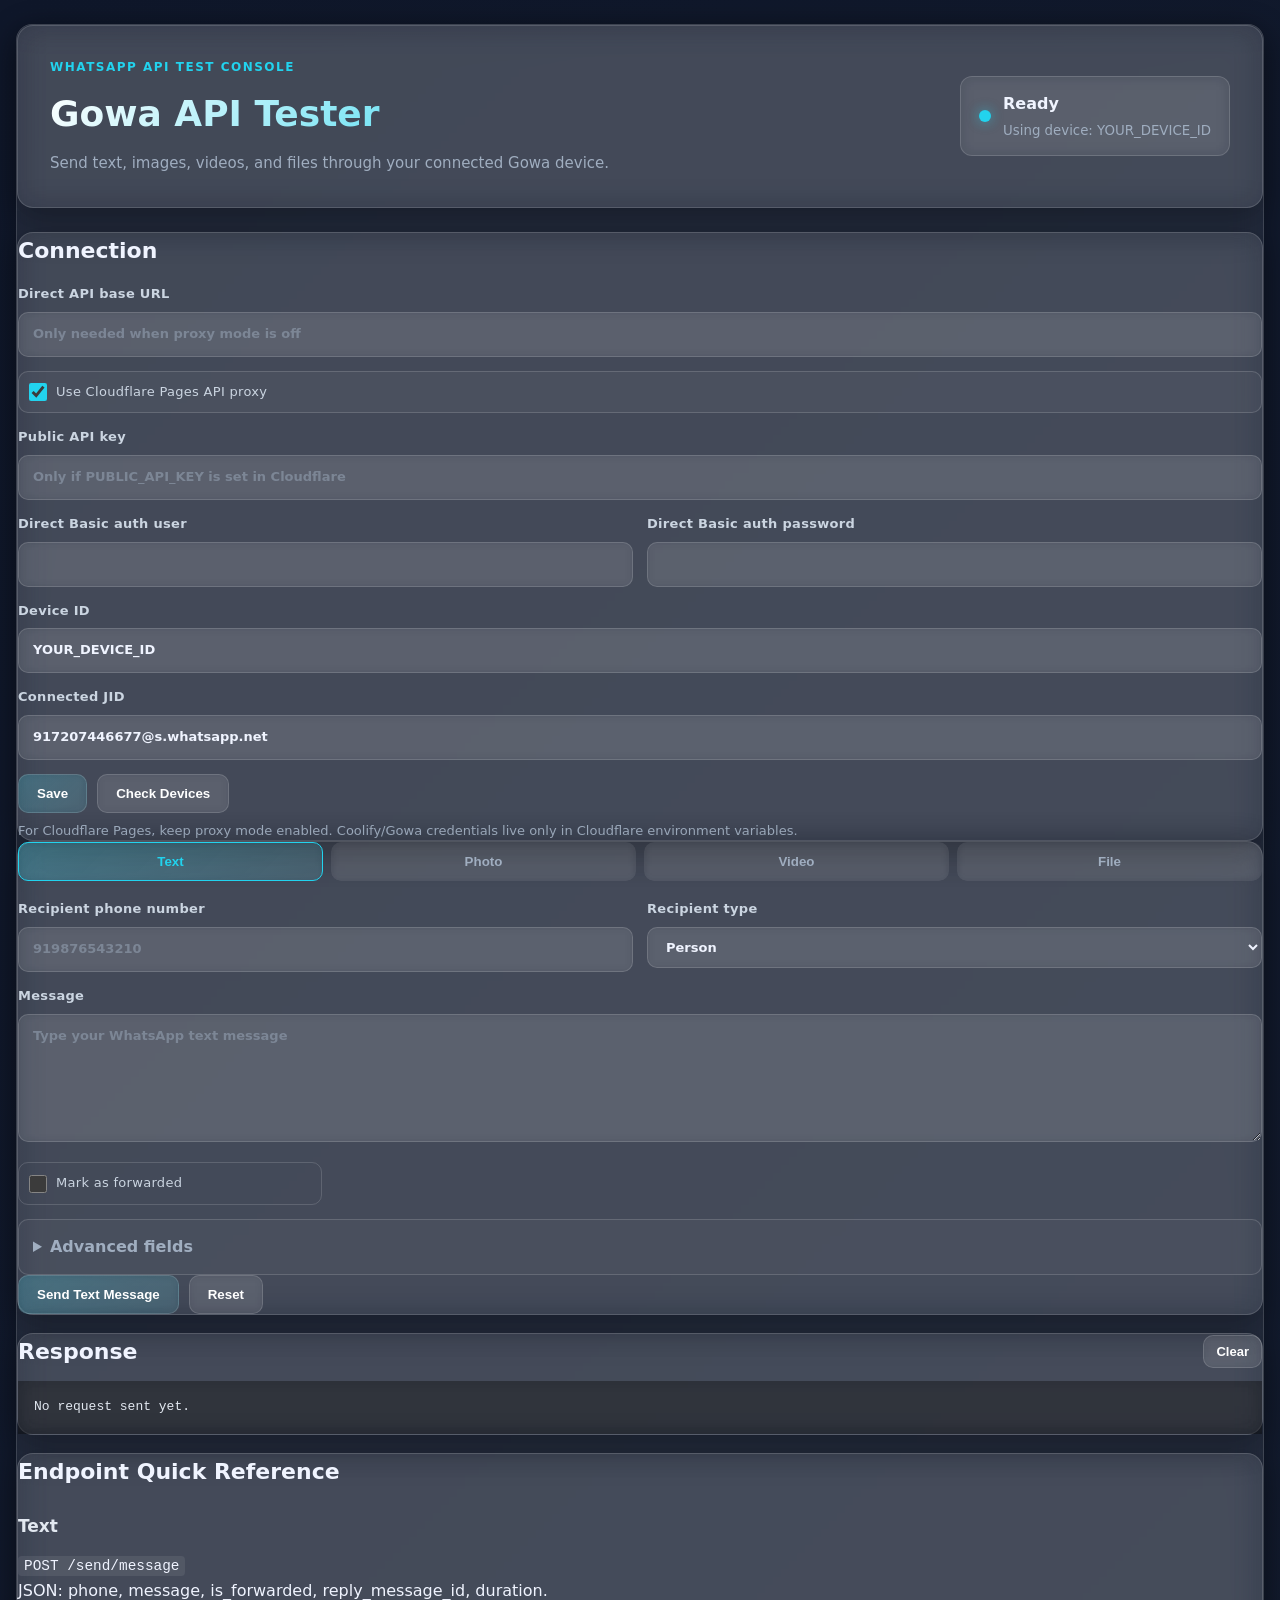
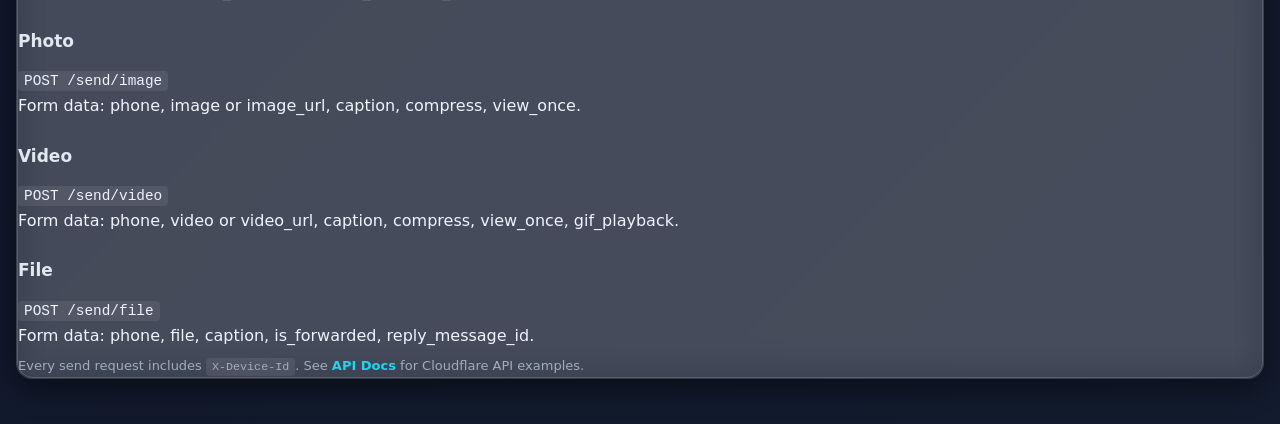
==== commit 2ffdbc3e: "chore: sanitize secrets, replace placeholders" ====
--- a/index.html
+++ b/index.html
@@ -50,7 +50,7 @@
         </div>
         <label>
           Device ID
-          <input id="deviceId" type="text" value="official bharath">
+          <input id="deviceId" type="text" value="YOUR_DEVICE_ID">
         </label>
         <label>
           Connected JID
@@ -193,3 +193,4 @@
 
 
 
+
